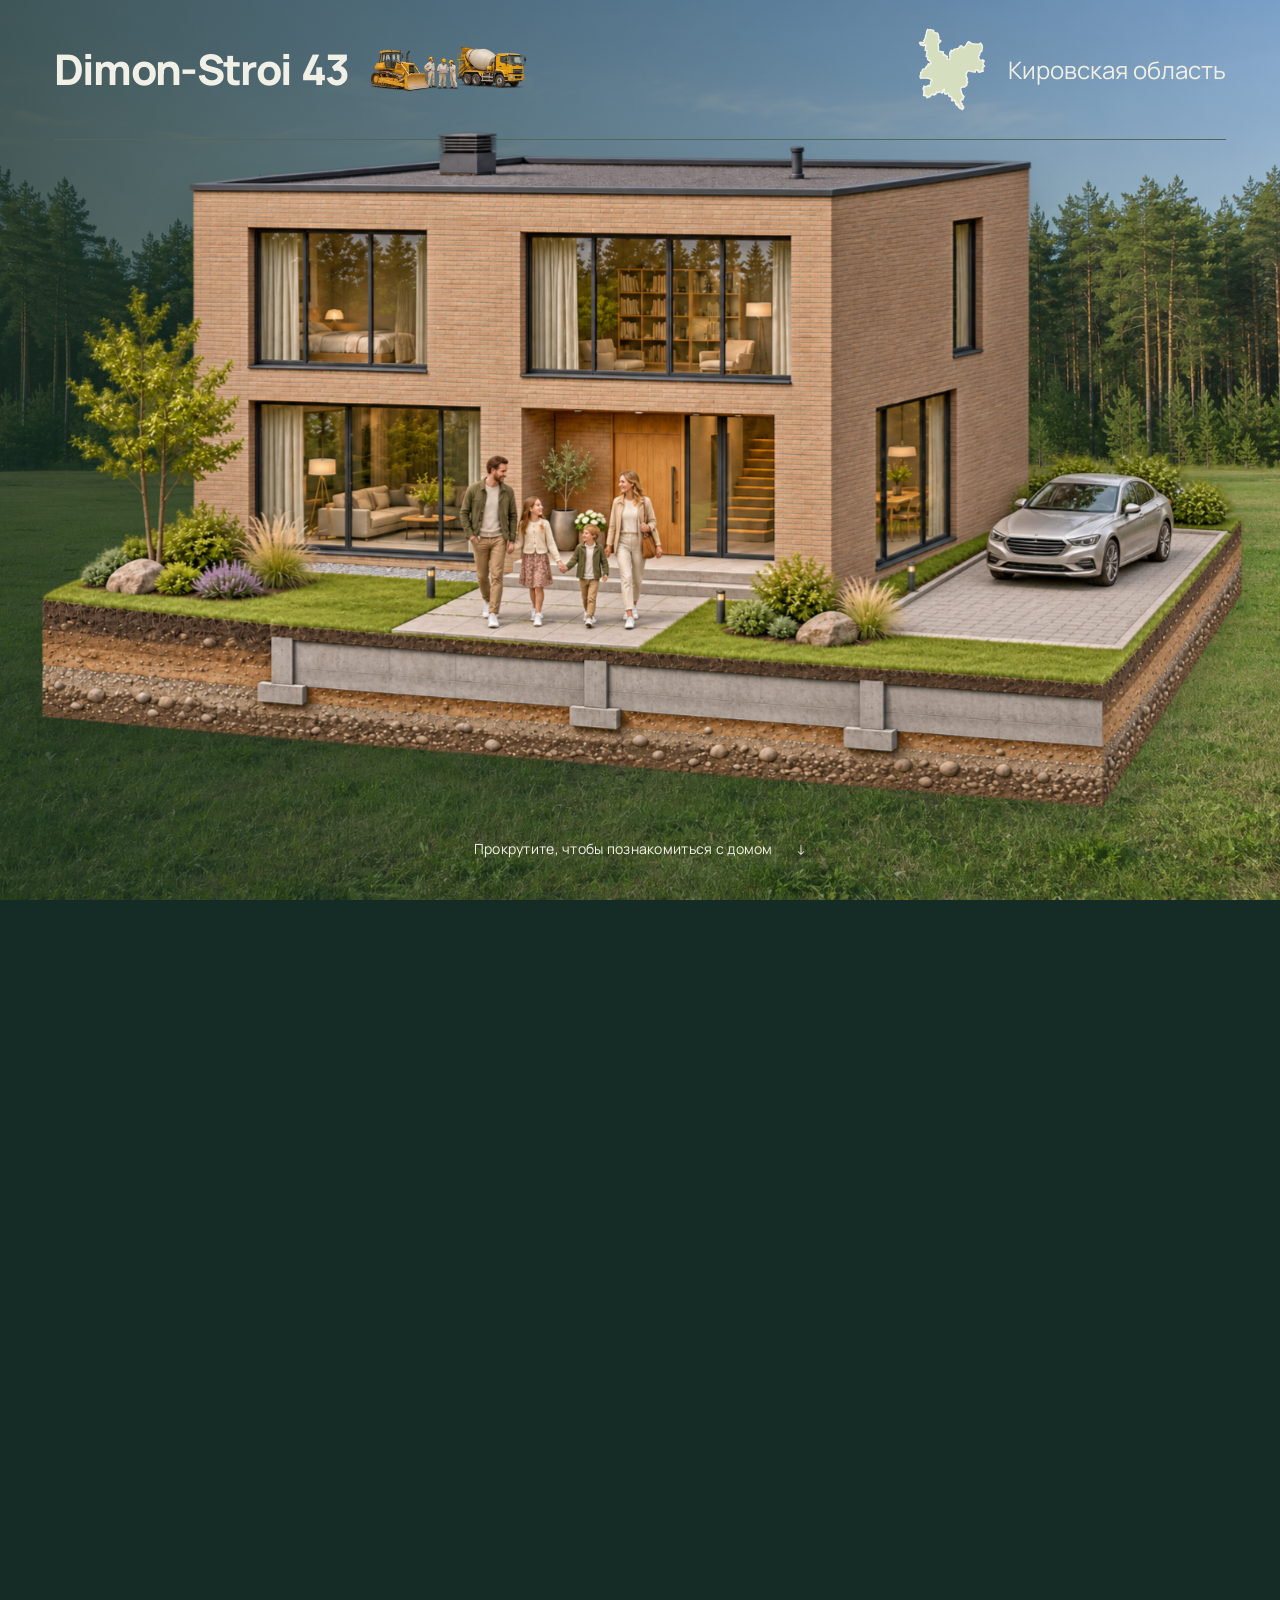
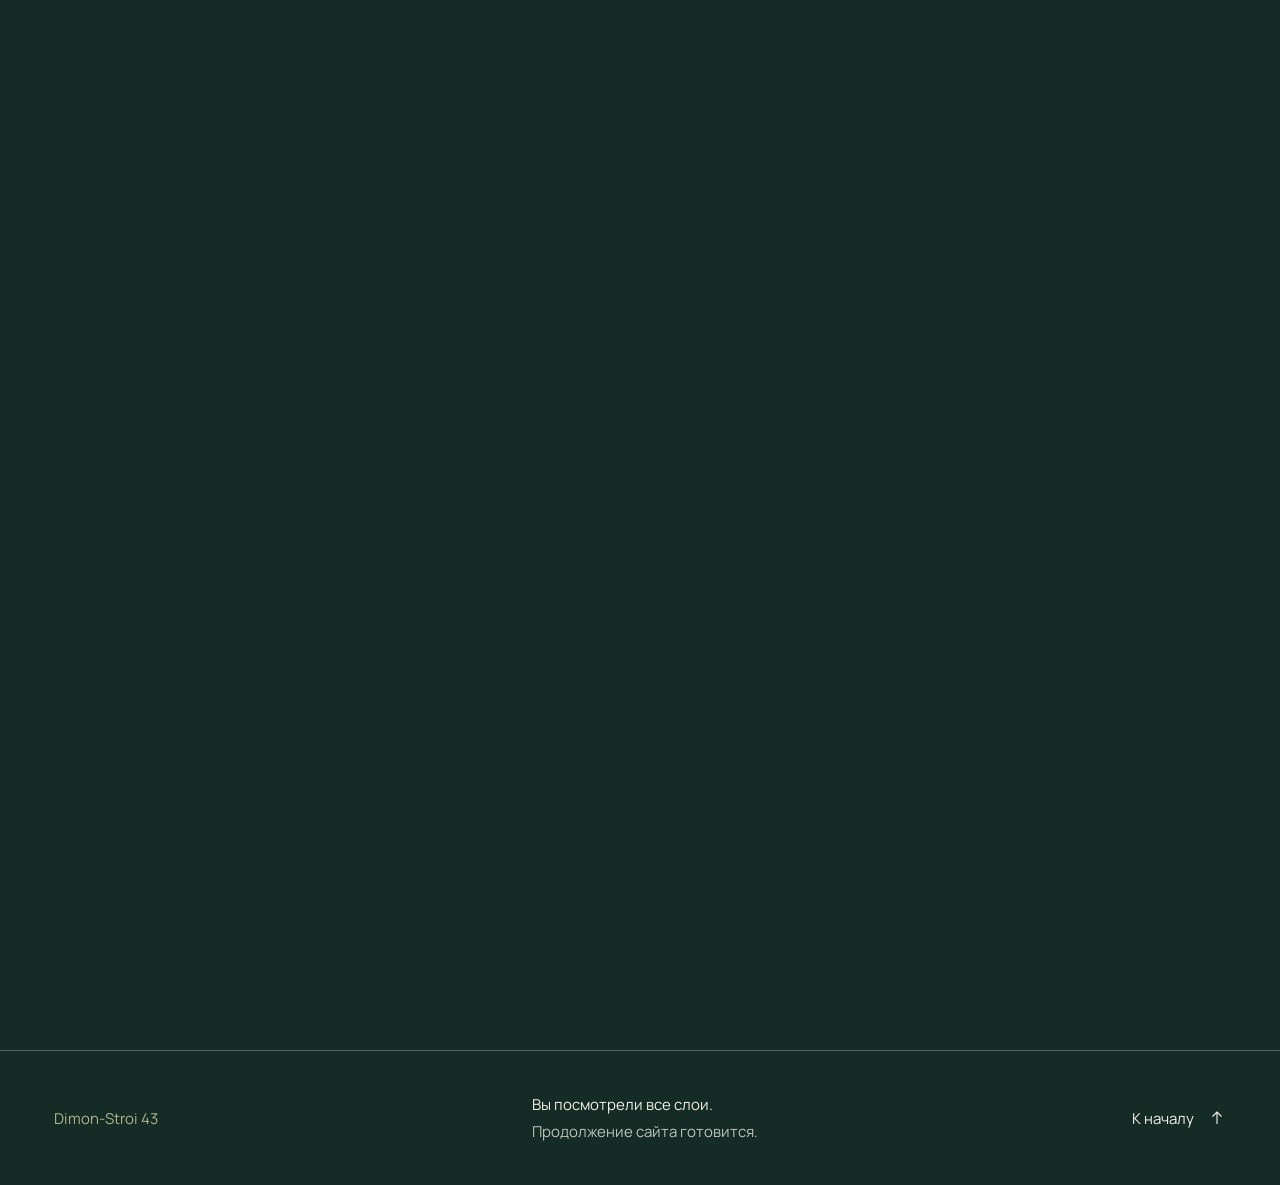
==== index.html @ 739b2bf8 "Publish public Dimon-Stroi 43 website" ====
<!doctype html>
<html lang="ru">
<head>
  <meta charset="UTF-8">
  <meta name="viewport" content="width=device-width, initial-scale=1">
  <meta name="theme-color" content="#152b25">
  <meta name="description" content="Частные дома до двух этажей из газоблоков с облицовкой ригельным кирпичом. Кировская область.">
  <title>Dimon-Stroi 43 — Дом начинается с понимания</title>
  <link rel="preload" href="assets/Manrope.ttf" as="font" type="font/ttf" crossorigin>
  <link rel="preload" href="assets/exterior-family.png" as="image">
  <link rel="stylesheet" href="styles.css">
  <script src="app.js" defer></script>
</head>
<body>
  <a class="skip-link" href="#scene-title">К содержанию</a>
  <main>
    <section class="scroll-scene" aria-label="Послойная модель частного дома">
      <div class="scene">
        <header class="masthead">
          <div class="brand-group"><a class="wordmark" href="#" aria-label="Dimon-Stroi 43, в начало">Dimon-Stroi <span>43</span></a><img class="construction-team" src="assets/construction-team.png" alt="" aria-hidden="true"></div>
          <span class="region"><img class="region-map" src="assets/kirov.svg" alt="Контур Кировской области"> Кировская область</span>
        </header>
        <div class="hero">
          <div class="intro">
            <h1 id="scene-title">Дом начинается<br>с понимания</h1>
            <p class="offer">Строим частные дома до двух этажей<br class="desktop-break"> из газоблоков с облицовкой<br class="desktop-break"> ригельным кирпичом.</p>
            <button class="discuss-button" type="button" aria-expanded="false" aria-controls="discussion">Обсудить строительство <svg viewBox="0 0 24 24" aria-hidden="true"><path d="M4 12h15M13 5l7 7-7 7"/></svg></button>
            <div class="discussion" id="discussion" hidden>
              <div class="discussion-heading"><h2>Каким вы видите свой дом?</h2><button class="close-discussion" type="button" aria-label="Закрыть обсуждение"><svg viewBox="0 0 24 24" aria-hidden="true"><path d="m6 6 12 12M18 6 6 18"/></svg></button></div>
              <p id="notes-help">На публичной версии отправка заявок пока не подключена. Данные из этой формы никуда не передаются.</p>
              <form id="lead-form"><label for="lead-name">Ваше имя</label><input id="lead-name" name="name" autocomplete="name" required minlength="2" maxlength="100"><label for="lead-contact">Телефон или Telegram</label><input id="lead-contact" name="contact" autocomplete="tel" required minlength="5" maxlength="150"><label for="project-notes">Ваши пожелания</label>
              <textarea id="project-notes" name="notes" maxlength="2000" rows="3" placeholder="Площадь, участок, сколько нужно комнат…" aria-describedby="notes-help"></textarea><label class="consent" hidden style="display:none!important"><input type="checkbox" name="consent" required> Согласен на передачу указанных данных компании и сохранение в Google Таблице для обсуждения строительства.</label><button class="send-lead" type="submit" disabled>Отправка пока недоступна</button><p id="lead-status" role="status" aria-live="polite"></p></form>
            </div>
            <p class="intro-note">Снаружи — архитектура.<br>Внутри — продуманная конструкция.</p>
          </div>
          <figure class="model" aria-label="Концептуальная визуализация дома в перспективе">
            <div class="model-images">
              <img class="intro-house" src="assets/exterior-family.png" alt="Концептуальный дом с парковкой, автомобилем и семьёй" fetchpriority="high">
              <img class="house-layer" src="assets/plan.png" alt="План-проект дома на чертеже" >
              <img class="house-layer" src="assets/foundation-cutout.png" alt="" aria-hidden="true">
              <img class="house-layer" src="assets/structure-cutout.png" alt="" aria-hidden="true">
              <img class="house-layer" src="assets/interior-cutout.png" alt="" aria-hidden="true">
              <img class="house-layer" src="assets/exterior-family.png" alt="" aria-hidden="true">
              <div class="wipe-line" aria-hidden="true"></div>
            </div>
            <figcaption><span>От чертежа до готового дома.</span><span class="concept-label">Концептуальная модель</span></figcaption>
          </figure>
        </div>
        <div class="scene-bottom">
          <div class="layer-description" aria-live="polite" aria-atomic="true">
            <span class="layer-counter">01 / 05</span>
            <p class="layer-copy">План-проект<span>Планировка и архитектурное решение.</span></p>
          </div>
          <nav class="layer-nav" aria-label="Слои модели">
            <button type="button" class="layer-button is-active" data-layer="0" aria-current="step"><span class="layer-index">01</span>План-проект</button>
            <button type="button" class="layer-button" data-layer="1" ><span class="layer-index">02</span>Основание</button>
            <button type="button" class="layer-button" data-layer="2" ><span class="layer-index">03</span>Конструкция</button>
            <button type="button" class="layer-button" data-layer="3" ><span class="layer-index">04</span>Внутри дома</button>
            <button type="button" class="layer-button" data-layer="4" ><span class="layer-index">05</span>Экстерьер</button>
          </nav>
          <p class="scroll-hint">Прокрутите, чтобы заглянуть глубже <svg viewBox="0 0 24 24" aria-hidden="true"><path d="M12 3v17m-6-6 6 6 6-6"/></svg></p>
        </div>
      <p class="intro-scroll-cue">Прокрутите, чтобы познакомиться с домом <span aria-hidden="true">↓</span></p></div>
    </section>
    <footer class="prototype-end"><span>Dimon-Stroi 43</span><p>Вы посмотрели все слои.<br><span>Продолжение сайта готовится.</span></p><a href="#scene-title">К началу <svg viewBox="0 0 24 24" aria-hidden="true"><path d="M12 20V4m-6 6 6-6 6 6"/></svg></a></footer>
  </main>
  <noscript><p class="noscript-note">Для переключения слоёв и локального обсуждения включите JavaScript.</p></noscript>
</body>
</html>
---- styles.css ----
@font-face{font-family:Manrope;src:url('assets/Manrope.ttf') format('truetype');font-style:normal;font-weight:200 800;font-display:swap}
:root{--forest:#152b25;--milk:#f1f0e6;--olive:#a9b58b;--line:#53665a;--muted:#bbc4b6;--pad:clamp(24px,4.2vw,80px);color-scheme:dark;font-family:Manrope,"Segoe UI",sans-serif;background:var(--forest);color:var(--milk);font-synthesis:none}
*{box-sizing:border-box}html{scroll-behavior:smooth;scrollbar-color:var(--line) var(--forest);scrollbar-width:thin}body{margin:0}button,textarea{font:inherit}button,a{-webkit-tap-highlight-color:transparent}button{cursor:pointer}a{color:inherit;text-decoration:none;text-underline-offset:5px}button:focus-visible,a:focus-visible,textarea:focus-visible{outline:2px solid var(--olive);outline-offset:5px}::selection{background:var(--olive);color:var(--forest)}svg{width:24px;height:24px;fill:none;stroke:currentColor;stroke-width:1.5;flex-shrink:0}button{border-radius:0}button:disabled{cursor:default;opacity:.5}.skip-link{position:fixed;top:12px;left:var(--pad);padding:12px 18px;background:var(--milk);color:var(--forest);z-index:20;transform:translateY(-180%)}.skip-link:focus{transform:none}
.scroll-scene{height:400vh;height:400svh}.scene{height:100vh;height:100svh;min-height:620px;position:sticky;top:0;display:grid;grid-template-rows:90px minmax(0,1fr) 156px;padding:0 var(--pad);overflow:clip}.masthead{display:flex;align-items:center;justify-content:space-between;border-bottom:1px solid var(--line);position:relative;z-index:3}.wordmark{font-size:24px;font-weight:650;letter-spacing:-.035em}.wordmark span{font-size:14px;font-weight:500;letter-spacing:0;margin-left:13px;color:var(--olive)}.region{font-size:12px;display:flex;gap:10px;align-items:center}.region-mark{width:7px;height:7px;border:1px solid var(--olive);display:inline-block}
.hero{display:grid;grid-template-columns:45% 55%;align-items:center;position:relative}.intro{z-index:2;position:relative;padding:35px 0 22px;align-self:center}.intro h1{font-size:clamp(48px,5.5vw,88px);line-height:1.07;letter-spacing:-.04em;font-weight:500;margin:0 0 28px;white-space:nowrap}.full-stop{color:var(--olive)}.offer{font-size:clamp(14px,1.15vw,17px);line-height:1.7;color:var(--muted);margin:0 0 27px}.discuss-button{border:1px solid var(--olive);background:var(--olive);color:var(--forest);min-height:56px;padding:15px 20px;display:inline-flex;gap:32px;align-items:center;font-size:13px;font-weight:650;transition:background .2s,border-color .2s}.discuss-button:hover{background:var(--milk);border-color:var(--milk)}.intro-note{font-size:11px;line-height:1.7;color:var(--muted);margin:27px 0 0;max-width:240px}.model{margin:0;position:relative;align-self:stretch;display:flex;flex-direction:column;justify-content:center;min-width:0}.model-images{position:relative;width:115%;margin-left:-8%;aspect-ratio:1.23;max-height:100%;isolation:isolate}.house-layer{position:absolute;width:100%;height:100%;object-fit:contain;inset:0;display:block}.house-layer:not(:first-child){clip-path:inset(0 100% 0 0)}.wipe-line{position:absolute;width:1px;top:12%;bottom:12%;left:0;background:var(--olive);opacity:0;pointer-events:none}.model figcaption{display:flex;justify-content:space-between;gap:18px;font-size:10px;line-height:1.5;color:var(--muted);padding:0 0 12px 12px}.concept-label{color:var(--olive);text-align:right}
.scene-bottom{display:grid;grid-template-columns:1fr 1.4fr;grid-template-rows:98px 1fr;column-gap:32px;border-top:1px solid var(--line);align-items:center}.layer-description{display:flex;align-items:flex-start;gap:22px}.layer-counter{color:var(--olive);font-size:11px;line-height:22px;font-variant-numeric:tabular-nums;white-space:nowrap}.layer-copy{font-size:17px;line-height:1.35;margin:0;letter-spacing:-.02em}.layer-copy span{display:block;font-size:11px;line-height:1.6;letter-spacing:0;color:var(--muted);margin-top:6px}.layer-nav{display:grid;grid-template-columns:repeat(4,1fr);gap:14px;align-self:stretch;align-items:center}.layer-button{border:0;border-top:1px solid var(--line);background:transparent;color:var(--muted);padding:12px 0 0;text-align:left;font-size:11px;line-height:1.4;min-height:60px;position:relative;transition:color .2s}.layer-button::before{content:"";position:absolute;top:-1px;left:0;width:0;height:2px;background:var(--olive);transition:width .2s}.layer-button.is-active{color:var(--milk)}.layer-button.is-active::before{width:100%}.layer-button:hover{color:var(--milk)}.layer-index{display:block;color:var(--olive);font-size:10px;font-variant-numeric:tabular-nums;margin-bottom:8px}.scroll-hint{grid-column:1/-1;justify-self:center;display:flex;align-items:center;gap:20px;font-size:10px;letter-spacing:.01em;color:var(--muted);margin:0 0 14px}.scroll-hint svg{width:16px;height:20px}
.discussion[hidden]{display:none}.discussion{max-width:440px;margin-top:18px;padding:17px 18px;background:#213b31;border:1px solid var(--line)}.discussion-heading{display:flex;align-items:center;gap:12px;justify-content:space-between}.discussion h2{font-size:15px;font-weight:550;line-height:1.4;letter-spacing:-.02em;margin:0}.close-discussion{display:flex;align-items:center;justify-content:center;min-width:32px;min-height:32px;border:0;background:transparent;color:var(--milk)}.close-discussion svg{width:20px;height:20px}.discussion p{font-size:11px;line-height:1.65;color:var(--muted);margin:8px 0 12px}.discussion label{display:block;font-size:11px;margin-bottom:7px}.discussion textarea{display:block;resize:vertical;min-height:68px;max-height:135px;width:100%;border:1px solid var(--line);border-radius:0;background:var(--forest);color:var(--milk);caret-color:var(--olive);padding:10px;font-size:12px;line-height:1.5}.discussion textarea::placeholder{color:var(--muted)}.discussion-open .intro-note{display:none}.discussion-open .intro h1{font-size:clamp(42px,4.7vw,72px);margin-bottom:18px}.discussion-open .offer{margin-bottom:18px}.prototype-end{border-top:1px solid var(--line);padding:40px var(--pad);display:flex;justify-content:space-between;align-items:center;gap:25px;font-size:12px}.prototype-end>span{color:var(--olive)}.prototype-end p{line-height:1.8;margin:0}.prototype-end p span{color:var(--muted)}.prototype-end a{display:flex;align-items:center;gap:14px}.prototype-end a:hover{text-decoration:underline}.prototype-end svg{width:18px;height:18px}.noscript-note{padding:20px var(--pad);color:var(--muted);font-size:13px}
@media(min-width:1600px){.scene{grid-template-rows:110px minmax(0,1fr) 180px}.intro h1{font-size:96px}.model-images{max-height:680px}.scene-bottom{grid-template-rows:116px 1fr}}
@media(max-height:760px) and (min-width:801px){.scene{grid-template-rows:72px minmax(0,1fr) 130px;min-height:570px}.intro{padding:20px 0}.intro h1{font-size:clamp(46px,5vw,70px);margin-bottom:18px}.offer{margin-bottom:20px}.intro-note{margin-top:20px}.scene-bottom{grid-template-rows:83px 1fr}.discussion-open .intro h1{font-size:42px}.discussion-open .offer{font-size:12px;line-height:1.5}.discussion{padding:10px 14px;margin-top:10px}.discussion p{font-size:10px}.discussion textarea{min-height:55px}.discussion-open .discuss-button{min-height:44px;padding:10px 16px}}
@media(max-width:1100px) and (min-width:801px){.hero{grid-template-columns:47% 53%}.intro h1{font-size:5.3vw}.model figcaption{flex-direction:column;gap:3px;padding-left:15px}.concept-label{text-align:left}.scene-bottom{grid-template-columns:.9fr 1.3fr;column-gap:20px}.layer-description{gap:13px}.layer-copy{font-size:15px}.layer-copy span{max-width:210px}.layer-nav{gap:10px}.layer-button{font-size:10px}}
@media(max-width:800px){:root{--pad:24px}.scene{min-height:0;grid-template-rows:66px minmax(0,1fr) 142px}.wordmark{font-size:21px}.wordmark span{font-size:11px;margin-left:9px}.region{font-size:9px;gap:6px}.region-mark{width:5px;height:5px}.hero{display:grid;grid-template-columns:1fr;grid-template-rows:auto minmax(0,1fr);align-items:start}.intro{padding:24px 0 0;align-self:start}.intro h1{font-size:clamp(34px,7.6vw,56px);line-height:1.07;margin-bottom:15px;letter-spacing:-.04em}.offer{font-size:12px;line-height:1.65;margin:0 0 16px;max-width:350px}.desktop-break{display:none}.discuss-button{min-height:46px;padding:12px 16px;font-size:11px;gap:28px}.discuss-button svg{width:20px;height:20px}.intro-note{display:none}.model{width:100%;height:100%;min-height:0;justify-content:center}.model-images{height:100%;max-height:310px;width:100%;margin:0;aspect-ratio:auto}.model figcaption{padding:0 0 9px;font-size:8px;gap:10px}.model figcaption>span:first-child{max-width:160px}.scene-bottom{grid-template-columns:1fr;grid-template-rows:49px 64px 29px;gap:0}.layer-description{gap:14px;align-items:center}.layer-counter{font-size:9px}.layer-copy{font-size:12px;display:flex;gap:10px;align-items:center}.layer-copy span{font-size:9px;line-height:1.4;margin:0;max-width:220px}.layer-nav{gap:10px}.layer-button{font-size:9px;min-height:54px;padding-top:8px}.layer-index{font-size:9px;margin-bottom:5px}.scroll-hint{font-size:8px;gap:10px;margin-bottom:6px}.scroll-hint svg{height:14px;width:14px}.prototype-end{padding:25px var(--pad);font-size:10px;align-items:flex-start;flex-wrap:wrap}.prototype-end p{order:3;width:100%}.discussion-open .hero{grid-template-rows:1fr 100px}.discussion-open .intro{padding-top:17px}.discussion-open .intro h1{font-size:31px;margin-bottom:10px}.discussion-open .offer{font-size:10px;margin-bottom:11px;max-width:320px}.discussion-open .discuss-button{min-height:38px;padding:8px 12px;font-size:10px}.discussion{margin-top:12px;padding:10px 12px;max-width:none}.discussion h2{font-size:13px}.discussion p{font-size:10px;margin:4px 0 8px}.discussion textarea{min-height:53px;max-height:70px;font-size:11px;padding:7px}.discussion label{font-size:10px;margin-bottom:5px}.discussion-open .model figcaption{display:none}}
@media(max-width:380px){:root{--pad:18px}.region{font-size:8px}.wordmark{font-size:19px}.intro h1{font-size:32px}.layer-copy{gap:7px}.layer-copy span{max-width:175px;font-size:8px}.layer-nav{gap:7px}.layer-button{font-size:8px}}
@media(prefers-reduced-motion:reduce){html{scroll-behavior:auto}*,*::before,*::after{transition:none!important;animation:none!important}}

@media(max-width:800px) and (max-height:700px){.intro{padding-top:18px}.intro h1{font-size:34px;margin-bottom:10px}.offer{font-size:11px;margin-bottom:12px}.model figcaption{font-size:7px}.discussion-open .hero{grid-template-rows:1fr}.discussion-open .model{display:none}.discussion-open .intro{padding-top:12px}.discussion-open .intro h1{font-size:27px;margin-bottom:8px}.discussion-open .offer{font-size:9px;margin-bottom:8px}.discussion-open .discussion{margin-top:8px;padding:8px 10px}.discussion-open .discussion p{font-size:9px;line-height:1.5}.discussion-open .discussion textarea{min-height:44px;max-height:55px}.discussion-open .close-discussion{min-height:24px}}

/* Horizontal section plane reveals each registered layer from top to bottom. */
.house-layer:not(:first-child){clip-path:inset(0 0 100% 0)}
.wipe-line{width:100%;height:1px;left:0;right:0;bottom:auto;top:0}

/* Brand and taiga backdrop revision */
body{background:var(--forest)}
.scene{isolation:isolate}
.scene::before{content:"";position:absolute;inset:0;z-index:-1;background:linear-gradient(90deg,rgba(15,34,27,.76),rgba(15,34,27,.48)),url('assets/clearing.png') center/cover no-repeat;pointer-events:none}
.wordmark{font-size:clamp(25px,2.8vw,40px);font-weight:800;letter-spacing:-.04em;line-height:1.1;white-space:nowrap}
.wordmark span{font-size:inherit;font-weight:inherit;color:inherit;letter-spacing:inherit;margin-left:.12em}
.model-images{mask-image:linear-gradient(to right,transparent,black 7%,black 94%,transparent);-webkit-mask-image:linear-gradient(to right,transparent,black 7%,black 94%,transparent)}
@media(max-width:800px){.wordmark{font-size:25px}.masthead{gap:12px}.region{max-width:100px}.scene::before{background-position:58% center}}
@media(max-width:380px){.wordmark{font-size:22px}}

/* Scroll-led introduction and daylight identity */
.scroll-scene{height:550vh;height:550svh}
.scene{grid-template-rows:116px minmax(0,1fr) 156px}
.scene::before{background:linear-gradient(90deg,rgba(20,43,37,.65),rgba(20,43,37,.15)),url('assets/clearing.png') center/cover no-repeat}
.brand-group{display:flex;align-items:center;gap:20px;min-width:0}
.wordmark{font-size:clamp(32px,3.5vw,54px);font-weight:800;letter-spacing:-.04em}
.wordmark span{font:inherit;color:inherit;margin-left:.08em}
.construction-team{display:block;width:clamp(150px,16vw,250px);height:90px;object-fit:contain}
.region{font-size:12px;gap:13px;flex-shrink:0}
.region-map{height:48px;width:36px;object-fit:contain}
.model-images{will-change:transform;z-index:4}
.intro,.scene-bottom,.model figcaption{will-change:opacity,transform}
.intro-scroll-cue{position:absolute;bottom:28px;left:0;width:100%;text-align:center;color:var(--milk);font-size:11px;letter-spacing:.02em;pointer-events:none}
.intro-scroll-cue span{margin-left:20px}
@media(max-width:1100px){.brand-group{gap:12px}.construction-team{width:150px;height:76px}.wordmark{font-size:32px}.region{font-size:10px}.region-map{height:40px;width:30px}}
@media(max-width:800px){.scene{grid-template-rows:105px minmax(0,1fr) 142px}.masthead{align-items:center;gap:8px}.brand-group{flex-wrap:wrap;gap:0 12px;max-width:240px}.wordmark{font-size:29px}.construction-team{width:136px;height:40px;object-position:left center}.region{font-size:9px;gap:5px;max-width:102px;line-height:1.6}.region-map{width:25px;height:38px}.intro-scroll-cue{font-size:9px;bottom:24px}.scene::before{background-position:58% center}}
@media(max-width:380px){.wordmark{font-size:26px}.brand-group{max-width:205px}.region{max-width:92px;font-size:8px}}

.scene::before{background-image:linear-gradient(90deg,rgba(13,35,29,.78),rgba(13,35,29,.23)),url('assets/clearing.png')}
.scene-bottom{background:linear-gradient(0deg,rgba(15,34,27,.62),rgba(15,34,27,.26));padding:0 14px;margin:0 -14px}

.model-images{mask-image:none;-webkit-mask-image:none}

/* Ground-level setting and five construction milestones */
.scroll-scene{height:650vh;height:650svh}
.scene::before{background:linear-gradient(90deg,rgba(17,39,30,.74),rgba(17,39,30,.22)),url('assets/clearing.png') center/cover no-repeat}
.intro-house{position:absolute;inset:0;width:100%;height:100%;object-fit:contain;z-index:6;pointer-events:none}
.model-images{filter:drop-shadow(0 18px 12px rgba(15,30,18,.25))}
button{border-radius:10px}.layer-button{border-radius:6px}
.region{font-size:24px;gap:20px}.region-map{width:72px;height:96px}
.scene{grid-template-rows:140px minmax(0,1fr) 180px}
.construction-team{width:160px}.wordmark{font-size:clamp(30px,3.3vw,50px)}
.offer{font-size:clamp(17px,1.4vw,21px);line-height:1.65}.intro-note{font-size:15px}
.discuss-button{font-size:16px}.model figcaption{font-size:13px}
.layer-nav{grid-template-columns:repeat(5,1fr);gap:12px}.layer-button{font-size:14px;min-height:72px}.layer-index{font-size:13px}
.layer-counter{font-size:14px}.layer-copy{font-size:20px}.layer-copy span{font-size:14px}.scroll-hint{font-size:13px}.intro-scroll-cue{font-size:14px}
.scene-bottom{grid-template-columns:.85fr 1.5fr;grid-template-rows:120px 1fr}.prototype-end{font-size:15px}
@media(max-width:1100px){.region{font-size:20px;gap:12px}.region-map{width:60px;height:80px}.construction-team{width:130px}.brand-group{gap:10px}.wordmark{font-size:30px}.intro h1{font-size:4.9vw}.layer-copy{font-size:17px}.layer-copy span{font-size:13px}.layer-button{font-size:12px}}
@media(max-width:800px){.scene{grid-template-rows:114px minmax(0,1fr) 178px}.brand-group{max-width:205px}.wordmark{font-size:25px}.region{font-size:18px;max-width:150px;gap:8px;line-height:1.3}.region-map{width:46px;height:70px}.construction-team{width:128px;height:42px}.intro{padding-top:18px}.intro h1{font-size:clamp(31px,7.4vw,48px);margin-bottom:13px}.offer{font-size:14px;line-height:1.5;margin-bottom:14px}.discuss-button{font-size:13px}.model figcaption{font-size:10px}.scene-bottom{grid-template-columns:1fr;grid-template-rows:64px 78px 36px}.layer-copy{font-size:15px;gap:10px}.layer-copy span{font-size:11px;max-width:180px}.layer-counter{font-size:12px}.layer-nav{gap:7px}.layer-button{font-size:11px;min-height:68px}.layer-index{font-size:11px}.scroll-hint{font-size:10px}.intro-scroll-cue{font-size:12px}.intro-note{display:none}.model-images{max-height:290px}.discussion-open .offer{font-size:12px}.discussion p{font-size:12px}}
@media(max-width:380px){:root{--pad:16px}.wordmark{font-size:22px}.brand-group{max-width:178px}.region{font-size:16px;max-width:132px}.region-map{width:42px;height:64px}.layer-button{font-size:10px}}

.hero,.model{min-height:0}.model-images{height:100%;aspect-ratio:auto;min-height:0;flex:1}.model figcaption{flex-shrink:0}
@media(min-width:801px) and (max-height:800px){.scene{grid-template-rows:110px minmax(0,1fr) 150px}.intro{padding:15px 0}.intro h1{font-size:clamp(42px,4.2vw,58px);margin-bottom:18px}.offer{font-size:17px;margin-bottom:20px}.intro-note{display:none}.scene-bottom{grid-template-rows:110px 1fr}.region{font-size:22px}.region-map{height:80px;width:60px}.model figcaption{font-size:12px}}

.discussion{max-height:min(470px,65svh);overflow:auto}.discussion input:not([type=checkbox]){display:block;width:100%;padding:9px 10px;margin:5px 0 10px;border:1px solid var(--line);border-radius:6px;background:var(--forest);color:var(--milk);font:inherit;font-size:14px}.discussion input:focus-visible{outline:2px solid var(--olive);outline-offset:2px}.consent{display:flex!important;gap:8px;align-items:flex-start;line-height:1.5;margin-top:12px}.consent input{accent-color:var(--olive);flex-shrink:0}.send-lead{background:var(--olive);color:var(--forest);border:0;padding:12px 18px;margin-top:10px;font-weight:650}.discussion-open .intro h1{font-size:32px}.discussion-open .offer{display:none}.discussion-open .hero{align-items:start}.discussion-open .intro{padding-top:12px}@media(max-width:800px){.discussion-open .model{display:none}.discussion-open .hero{display:block}.discussion{max-height:calc(100svh - 400px)}}
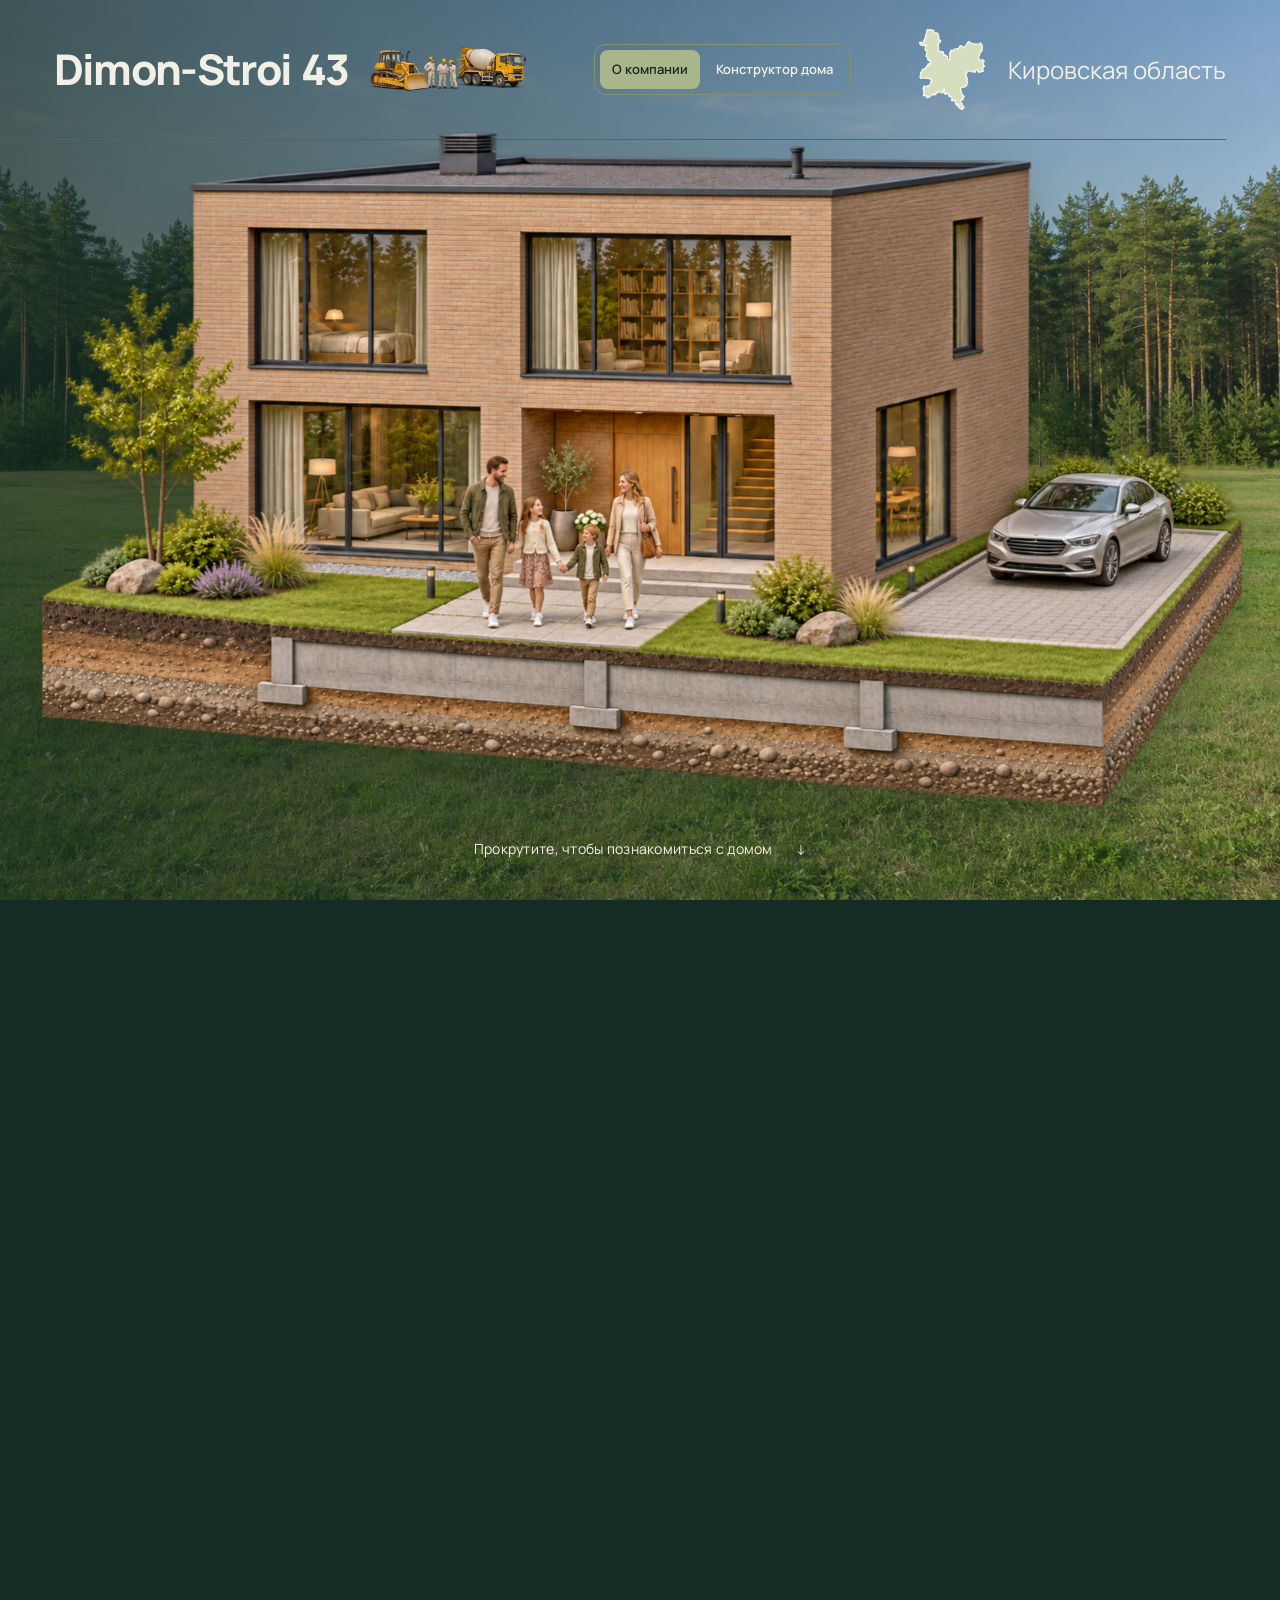
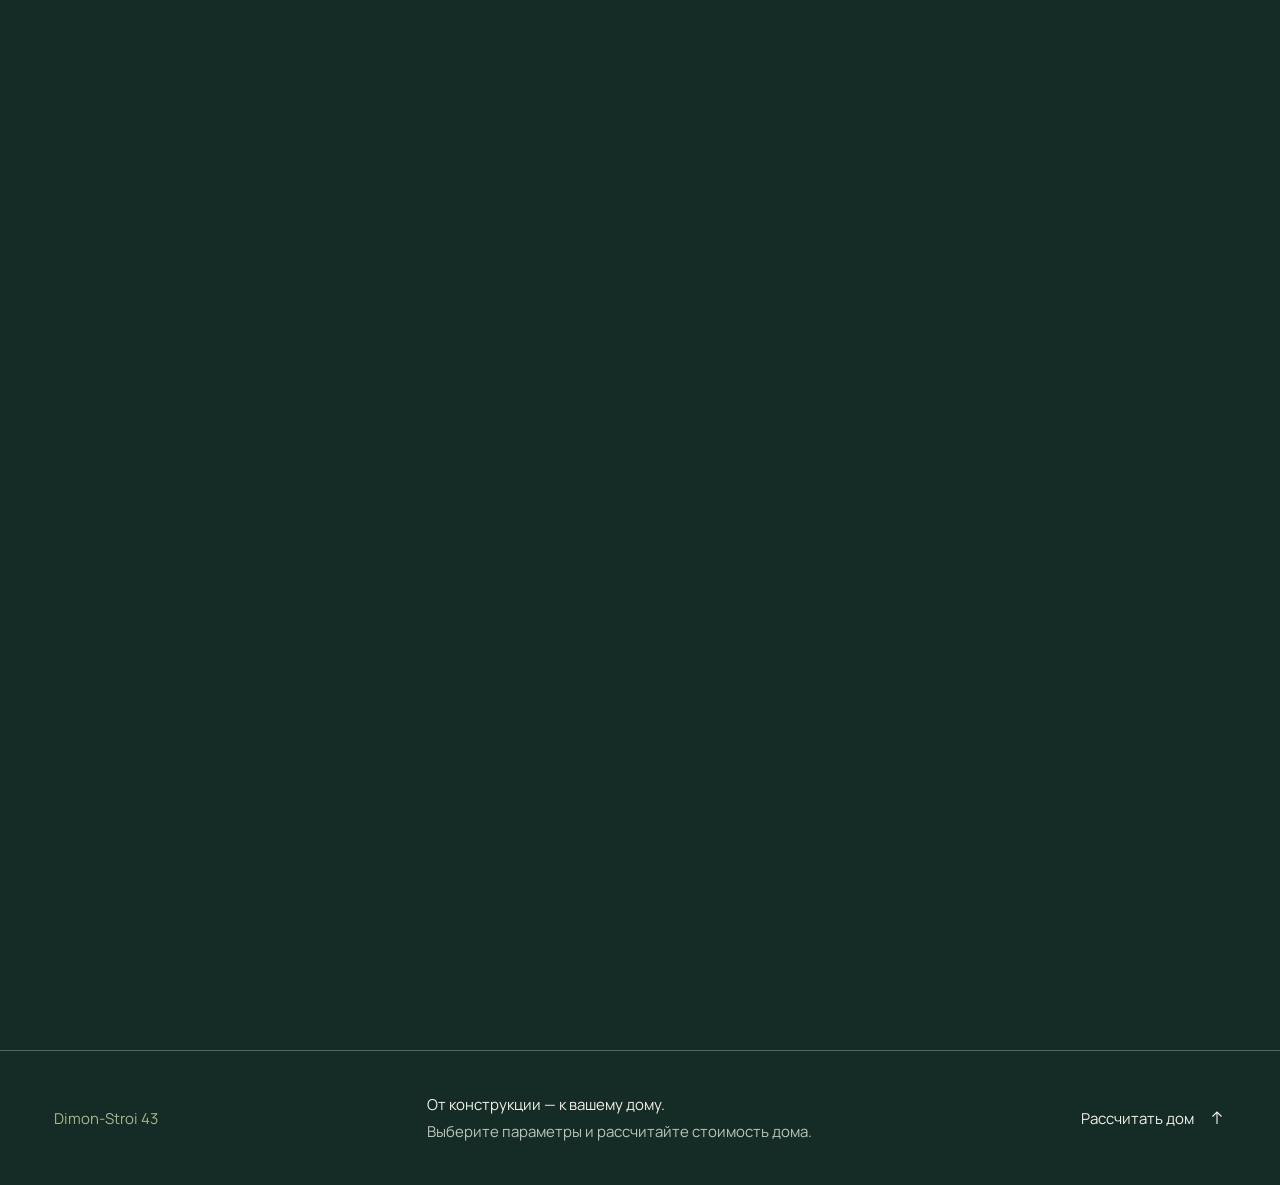
==== commit bdd0cbc9: "Integrate house configurator with company website" ====
--- a/index.html
+++ b/index.html
@@ -10,6 +10,7 @@
   <link rel="preload" href="assets/exterior-family.png" as="image">
   <link rel="stylesheet" href="styles.css">
   <script src="app.js" defer></script>
+  <link rel="stylesheet" href="site-nav.css">
 </head>
 <body>
   <a class="skip-link" href="#scene-title">К содержанию</a>
@@ -18,7 +19,7 @@
       <div class="scene">
         <header class="masthead">
           <div class="brand-group"><a class="wordmark" href="#" aria-label="Dimon-Stroi 43, в начало">Dimon-Stroi <span>43</span></a><img class="construction-team" src="assets/construction-team.png" alt="" aria-hidden="true"></div>
-          <span class="region"><img class="region-map" src="assets/kirov.svg" alt="Контур Кировской области"> Кировская область</span>
+          <nav class="site-nav" aria-label="Разделы сайта"><a href="index.html" aria-current="page">О компании</a><a href="configurator/index.html" >Конструктор дома</a></nav><span class="region"><img class="region-map" src="assets/kirov.svg" alt="Контур Кировской области"> Кировская область</span>
         </header>
         <div class="hero">
           <div class="intro">
@@ -27,9 +28,9 @@
             <button class="discuss-button" type="button" aria-expanded="false" aria-controls="discussion">Обсудить строительство <svg viewBox="0 0 24 24" aria-hidden="true"><path d="M4 12h15M13 5l7 7-7 7"/></svg></button>
             <div class="discussion" id="discussion" hidden>
               <div class="discussion-heading"><h2>Каким вы видите свой дом?</h2><button class="close-discussion" type="button" aria-label="Закрыть обсуждение"><svg viewBox="0 0 24 24" aria-hidden="true"><path d="m6 6 12 12M18 6 6 18"/></svg></button></div>
-              <p id="notes-help">На публичной версии отправка заявок пока не подключена. Данные из этой формы никуда не передаются.</p>
-              <form id="lead-form"><label for="lead-name">Ваше имя</label><input id="lead-name" name="name" autocomplete="name" required minlength="2" maxlength="100"><label for="lead-contact">Телефон или Telegram</label><input id="lead-contact" name="contact" autocomplete="tel" required minlength="5" maxlength="150"><label for="project-notes">Ваши пожелания</label>
-              <textarea id="project-notes" name="notes" maxlength="2000" rows="3" placeholder="Площадь, участок, сколько нужно комнат…" aria-describedby="notes-help"></textarea><label class="consent" hidden style="display:none!important"><input type="checkbox" name="consent" required> Согласен на передачу указанных данных компании и сохранение в Google Таблице для обсуждения строительства.</label><button class="send-lead" type="submit" disabled>Отправка пока недоступна</button><p id="lead-status" role="status" aria-live="polite"></p></form>
+              <p id="notes-help">Оставьте контакт и пожелания. Заявка будет сохранена в Google Таблице и отправлена компании в Telegram.</p>
+              <form id="lead-form"><input type="text" name="website" tabindex="-1" autocomplete="off" aria-hidden="true" style="display:none"><label for="lead-name">Ваше имя</label><input id="lead-name" name="name" autocomplete="name" required minlength="2" maxlength="100"><label for="lead-contact">Телефон или Telegram</label><input id="lead-contact" name="contact" autocomplete="tel" required minlength="5" maxlength="150"><label for="project-notes">Ваши пожелания</label>
+              <textarea id="project-notes" name="notes" maxlength="2000" rows="3" placeholder="Площадь, участок, сколько нужно комнат…" aria-describedby="notes-help"></textarea><label class="consent"><input type="checkbox" name="consent" required> Согласен на передачу указанных данных компании и сохранение в Google Таблице, а также передачу в Telegram для обсуждения строительства.</label><button class="send-lead" type="submit">Отправить заявку</button><p id="lead-status" role="status" aria-live="polite"></p></form>
             </div>
             <p class="intro-note">Снаружи — архитектура.<br>Внутри — продуманная конструкция.</p>
           </div>
@@ -62,7 +63,7 @@
         </div>
       <p class="intro-scroll-cue">Прокрутите, чтобы познакомиться с домом <span aria-hidden="true">↓</span></p></div>
     </section>
-    <footer class="prototype-end"><span>Dimon-Stroi 43</span><p>Вы посмотрели все слои.<br><span>Продолжение сайта готовится.</span></p><a href="#scene-title">К началу <svg viewBox="0 0 24 24" aria-hidden="true"><path d="M12 20V4m-6 6 6-6 6 6"/></svg></a></footer>
+    <footer class="prototype-end"><span>Dimon-Stroi 43</span><p>От конструкции — к вашему дому.<br><span>Выберите параметры и рассчитайте стоимость дома.</span></p><a href="configurator/index.html">Рассчитать дом <svg viewBox="0 0 24 24" aria-hidden="true"><path d="M12 20V4m-6 6 6-6 6 6"/></svg></a></footer>
   </main>
   <noscript><p class="noscript-note">Для переключения слоёв и локального обсуждения включите JavaScript.</p></noscript>
 </body>
--- a/site-nav.css
+++ b/site-nav.css
@@ -0,0 +1 @@
+.site-nav{display:flex;align-items:center;gap:4px;padding:5px;border:1px solid #84936d;border-radius:12px;font:600 13px Manrope,sans-serif;flex-shrink:0}.site-nav a{display:block;text-decoration:none;padding:10px 12px;border-radius:8px;white-space:nowrap;color:inherit;line-height:1.4}.site-nav a[aria-current=page]{background:#a9b58b;color:#152b25}.site-nav a:hover{background:#e0e6d4;color:#152b25}.site-nav a:focus-visible{outline:3px solid #a9b58b;outline-offset:2px}.masthead{gap:14px}body>header .site-nav{color:#30372a;border-color:#c3c9b5}body>header .site-nav a[aria-current=page]{background:#66733f;color:#fff}@media(max-width:1100px){.masthead .region{display:none}}@media(max-width:800px){.masthead{flex-wrap:wrap;align-content:center;gap:8px;padding:8px 0}.masthead .brand-group{max-width:none;flex-wrap:nowrap}.masthead .construction-team{display:none}.site-nav{font-size:11px;padding:3px}.site-nav a{padding:7px 10px}.masthead .site-nav{margin-left:auto}.masthead .wordmark{font-size:25px}body>header{height:auto;min-height:100px;flex-wrap:wrap;padding:14px 20px;gap:12px}body>header .site-nav{display:flex!important}body>header .brand{font-size:23px}}@media(max-width:580px){.masthead .site-nav{margin-left:0}.masthead .brand-group{width:100%}.site-nav a{min-height:32px}}
